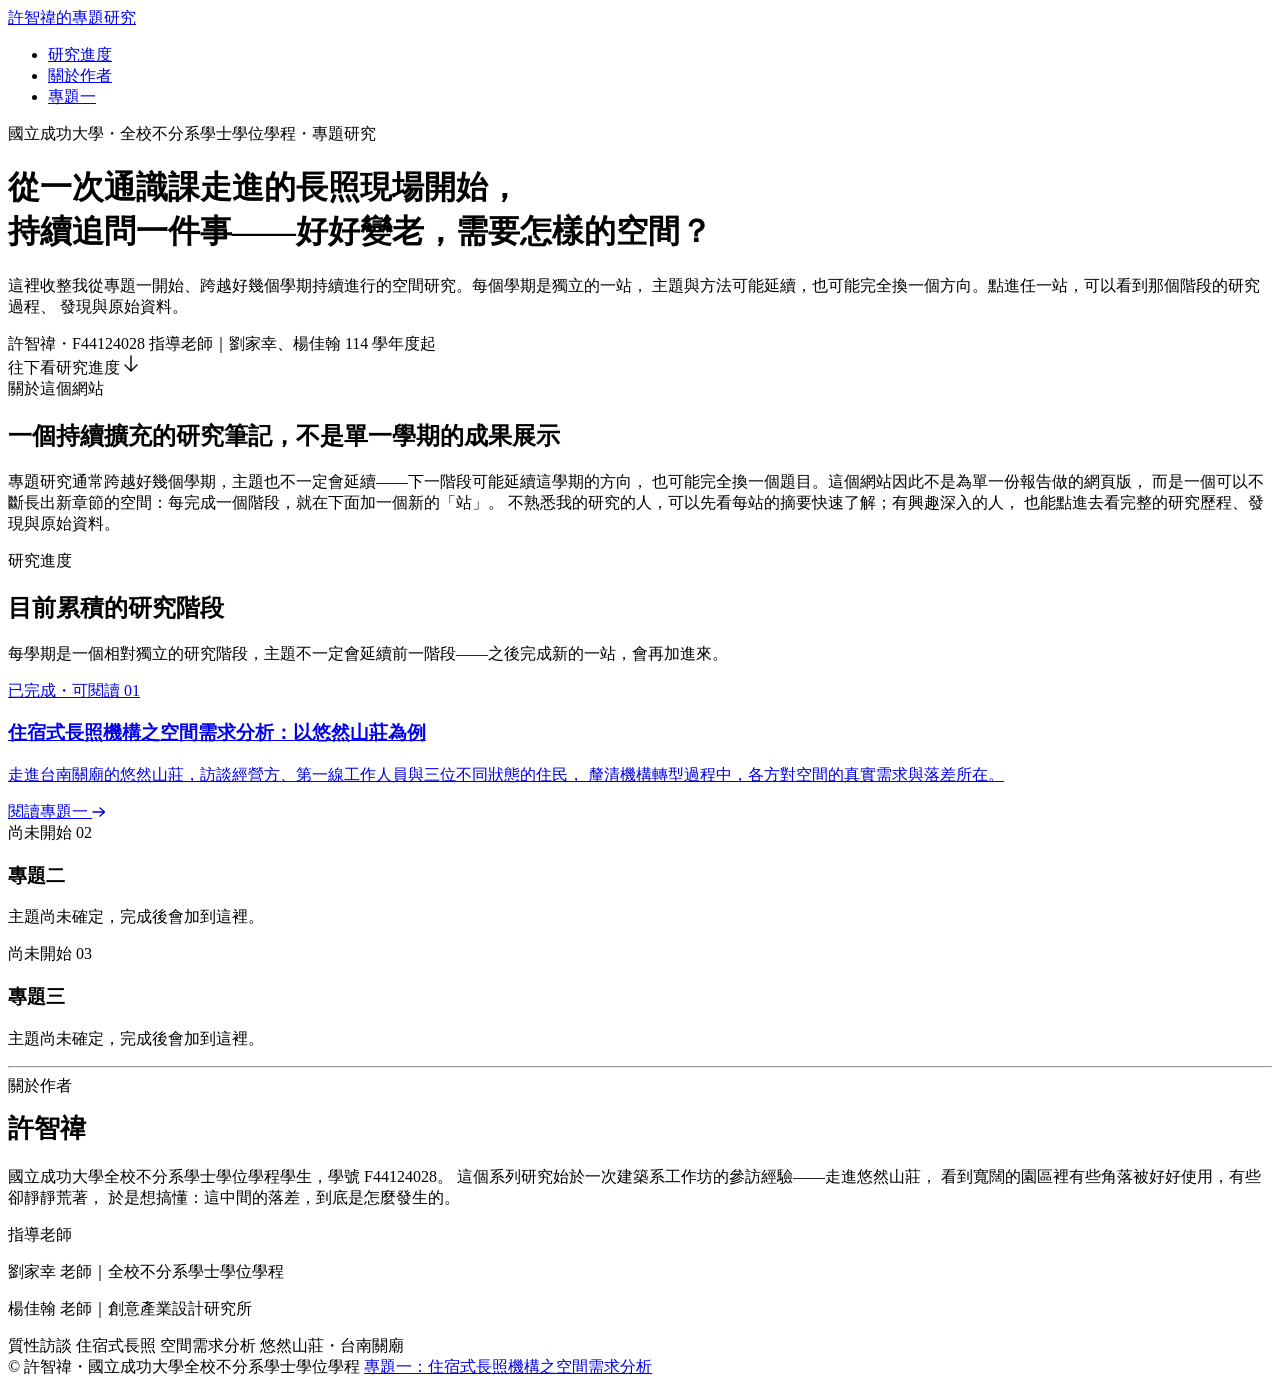
==== index.html @ c3c0188f "Add files via upload" ====
<!DOCTYPE html>
<html lang="zh-Hant">
<head>
<meta charset="UTF-8">
<meta name="viewport" content="width=device-width, initial-scale=1.0">
<title>好好變老，需要怎樣的空間？｜許智禕的專題研究</title>
<meta name="description" content="許智禕的不分系學士學位學程專題研究網站，記錄從專題一開始、持續進行的住宿式長照機構空間研究。">
<link rel="stylesheet" href="assets/css/style.css">
</head>
<body>

<nav class="site-nav">
  <div class="wrap">
    <a href="index.html" class="brand"><span class="mark"></span>許智禕的專題研究</a>
    <ul class="nav-links">
      <li><a href="#projects">研究進度</a></li>
      <li><a href="#about">關於作者</a></li>
      <li><a href="projects/project-1.html">專題一</a></li>
    </ul>
  </div>
</nav>

<header class="band-dark hero">
  <div class="wrap">
    <span class="eyebrow">國立成功大學・全校不分系學士學位學程・專題研究</span>
    <h1>從一次通識課走進的長照現場開始，<br>持續追問一件事——<span class="accent">好好變老，需要怎樣的空間？</span></h1>
    <p class="hero-sub">
      這裡收整我從專題一開始、跨越好幾個學期持續進行的空間研究。每個學期是獨立的一站，
      主題與方法可能延續，也可能完全換一個方向。點進任一站，可以看到那個階段的研究過程、
      發現與原始資料。
    </p>
    <div class="hero-meta">
      <span>許智禕・F44124028</span>
      <span>指導老師｜劉家幸、楊佳翰</span>
      <span>114 學年度起</span>
    </div>
    <div class="scroll-cue">
      <span>往下看研究進度</span>
      <svg width="14" height="18" viewBox="0 0 14 18" fill="none"><path d="M7 1v15M1 10l6 6 6-6" stroke="currentColor" stroke-width="1.4" stroke-linecap="round" stroke-linejoin="round"/></svg>
    </div>
  </div>
</header>

<section id="about-site">
  <div class="wrap">
    <div class="section-head reveal">
      <span class="eyebrow">關於這個網站</span>
      <h2>一個持續擴充的研究筆記，不是單一學期的成果展示</h2>
      <p>
        專題研究通常跨越好幾個學期，主題也不一定會延續——下一階段可能延續這學期的方向，
        也可能完全換一個題目。這個網站因此不是為單一份報告做的網頁版，
        而是一個可以不斷長出新章節的空間：每完成一個階段，就在下面加一個新的「站」。
        不熟悉我的研究的人，可以先看每站的摘要快速了解；有興趣深入的人，
        也能點進去看完整的研究歷程、發現與原始資料。
      </p>
    </div>
  </div>
</section>

<section id="projects">
  <div class="wrap">
    <div class="section-head reveal">
      <span class="eyebrow">研究進度</span>
      <h2>目前累積的研究階段</h2>
      <p>每學期是一個相對獨立的研究階段，主題不一定會延續前一階段——之後完成新的一站，會再加進來。</p>
    </div>

    <div class="card-grid reveal">
      <a class="proj-card is-live" href="projects/project-1.html">
        <span class="proj-status">已完成・可閱讀</span>
        <span class="proj-index">01</span>
        <h3>住宿式長照機構之空間需求分析：以悠然山莊為例</h3>
        <p>走進台南關廟的悠然山莊，訪談經營方、第一線工作人員與三位不同狀態的住民，
        釐清機構轉型過程中，各方對空間的真實需求與落差所在。</p>
        <span class="go">閱讀專題一
          <svg width="14" height="10" viewBox="0 0 14 10" fill="none"><path d="M1 5h11.5M8 1l4.5 4-4.5 4" stroke="currentColor" stroke-width="1.4" stroke-linecap="round" stroke-linejoin="round"/></svg>
        </span>
      </a>

      <div class="proj-card is-soon">
        <span class="proj-status">尚未開始</span>
        <span class="proj-index">02</span>
        <h3>專題二</h3>
        <p>主題尚未確定，完成後會加到這裡。</p>
      </div>

      <div class="proj-card is-soon">
        <span class="proj-status">尚未開始</span>
        <span class="proj-index">03</span>
        <h3>專題三</h3>
        <p>主題尚未確定，完成後會加到這裡。</p>
      </div>
    </div>
  </div>
</section>

<hr class="divider">

<section id="about">
  <div class="wrap two-col">
    <div class="reveal">
      <span class="eyebrow">關於作者</span>
      <h2 style="font-size:26px;margin-top:14px;">許智禕</h2>
      <p style="margin-top:16px;">
        國立成功大學全校不分系學士學位學程學生，學號 F44124028。
        這個系列研究始於一次建築系工作坊的參訪經驗——走進悠然山莊，
        看到寬闊的園區裡有些角落被好好使用，有些卻靜靜荒著，
        於是想搞懂：這中間的落差，到底是怎麼發生的。
      </p>
    </div>
    <div class="reveal">
      <span class="eyebrow">指導老師</span>
      <p style="margin-top:16px;">劉家幸 老師｜全校不分系學士學位學程</p>
      <p>楊佳翰 老師｜創意產業設計研究所</p>
      <div class="tag-row">
        <span class="tag">質性訪談</span>
        <span class="tag">住宿式長照</span>
        <span class="tag">空間需求分析</span>
        <span class="tag">悠然山莊・台南關廟</span>
      </div>
    </div>
  </div>
</section>

<footer class="site-footer band-dark">
  <div class="wrap">
    <span>© 許智禕・國立成功大學全校不分系學士學位學程</span>
    <span><a href="projects/project-1.html">專題一：住宿式長照機構之空間需求分析</a></span>
  </div>
</footer>

<script src="assets/js/main.js"></script>
</body>
</html>
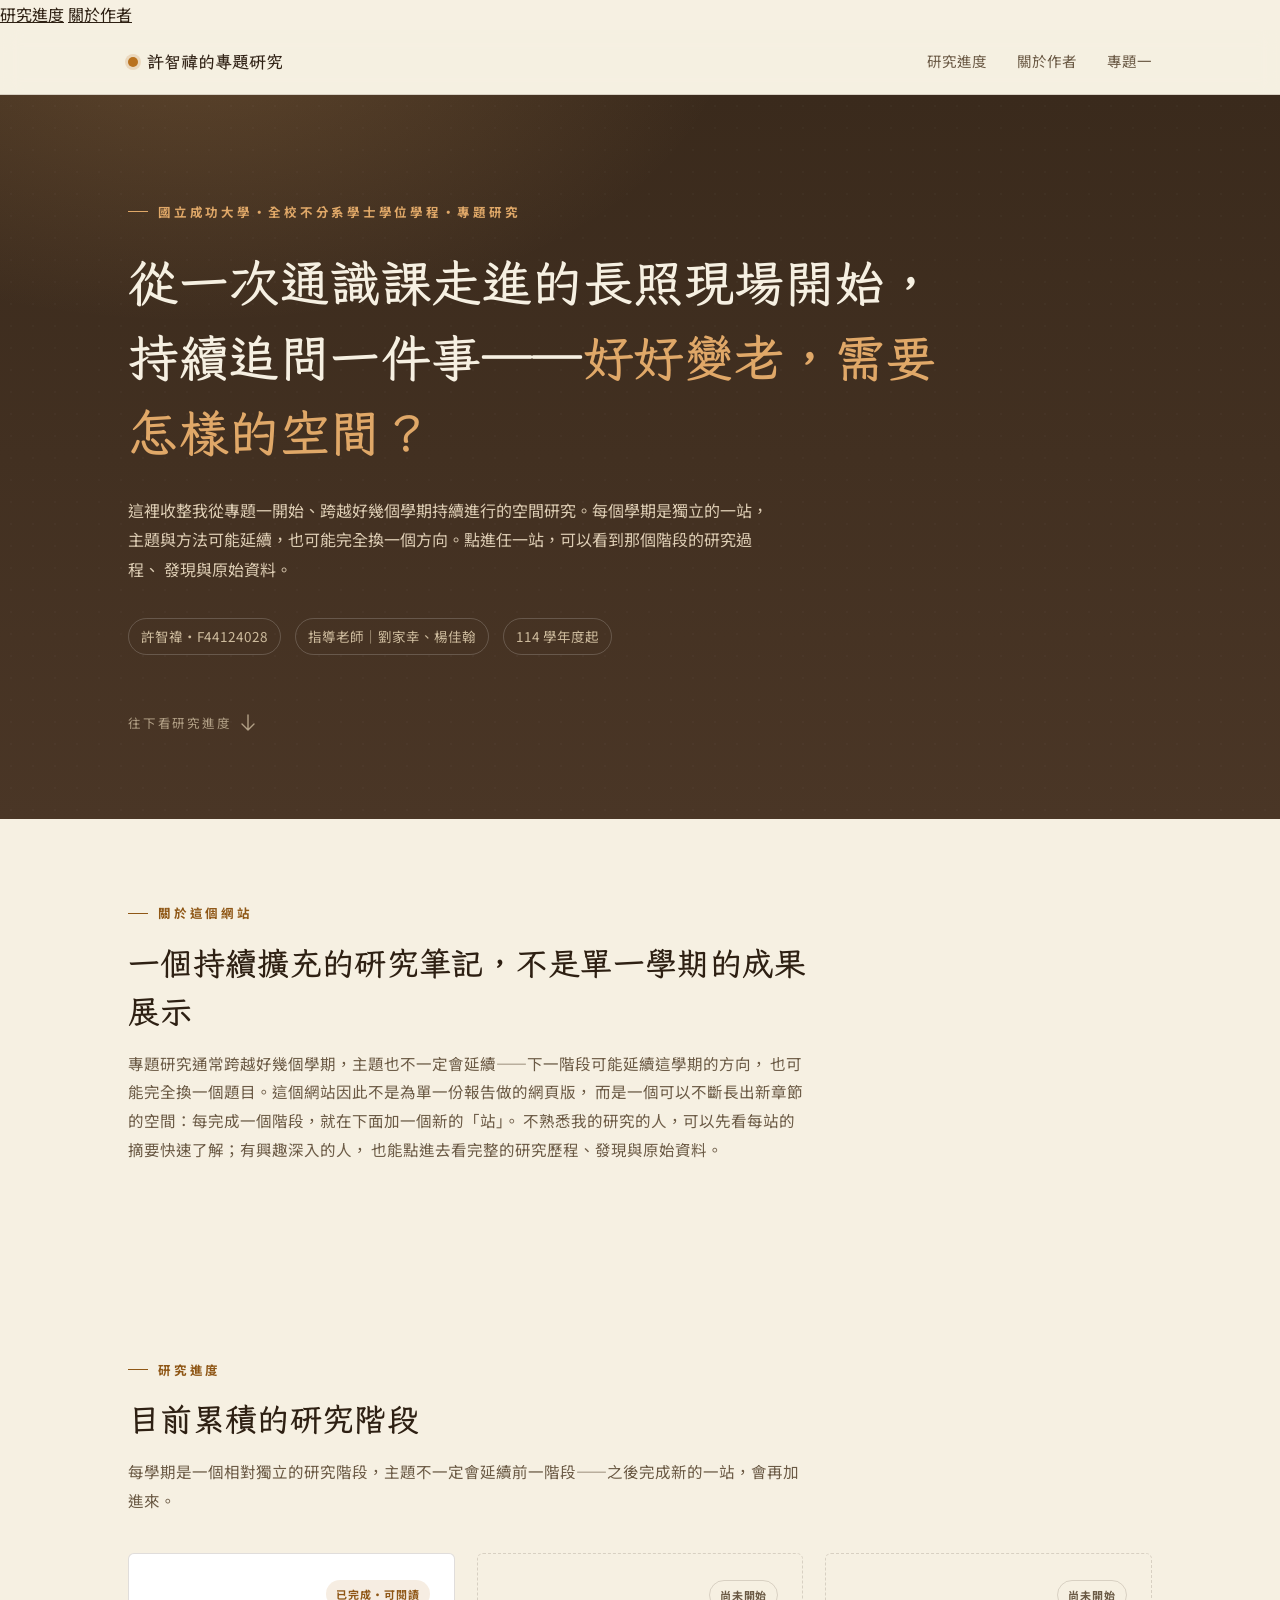
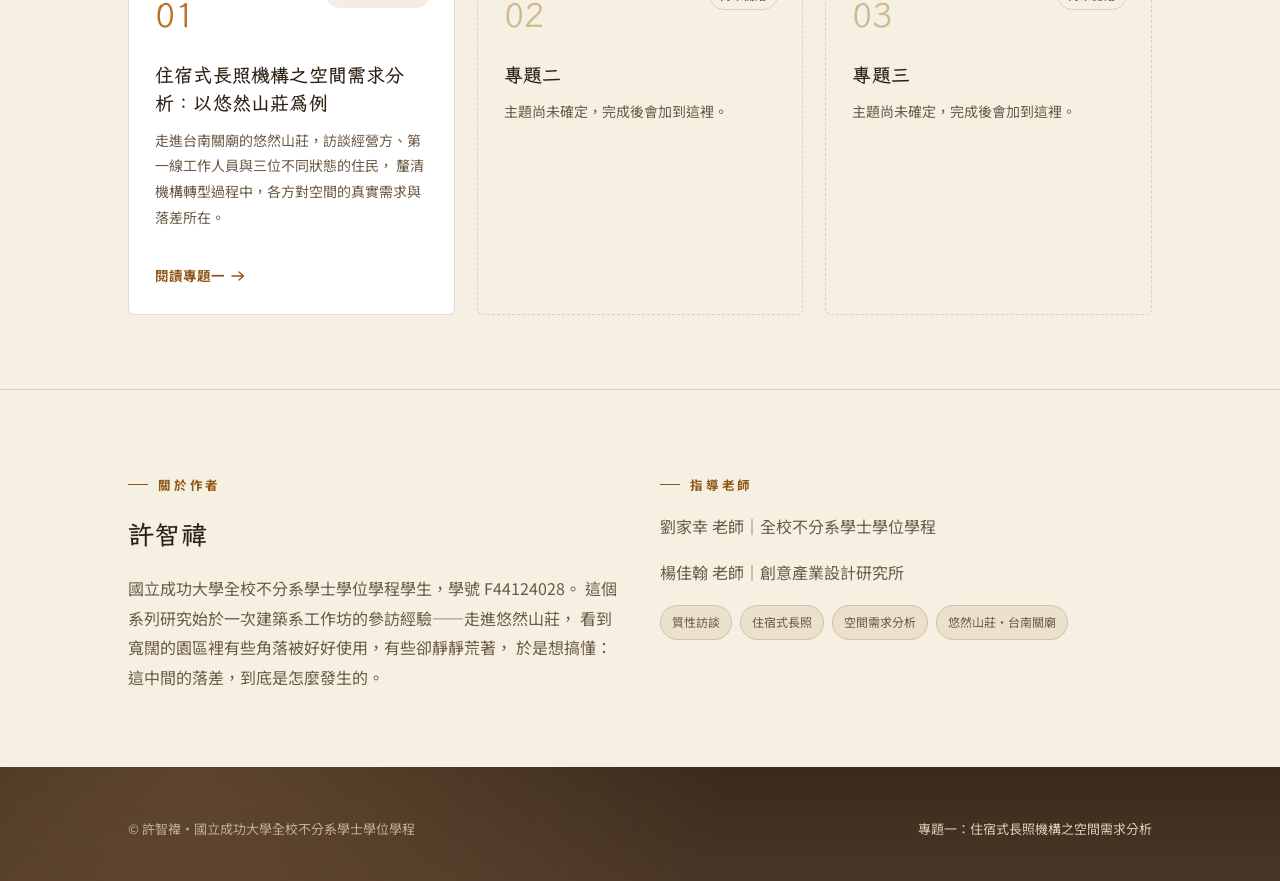
==== commit 0a06c8dd: "Add files via upload" ====
--- a/index.html
+++ b/index.html
@@ -8,6 +8,11 @@
 <link rel="stylesheet" href="assets/css/style.css">
 </head>
 <body>
+
+<nav class="side-nav" aria-label="頁內導覽">
+  <a href="#projects"><span class="tip">研究進度</span></a>
+  <a href="#about"><span class="tip">關於作者</span></a>
+</nav>
 
 <nav class="site-nav">
   <div class="wrap">
--- a/assets/css/style.css
+++ b/assets/css/style.css
@@ -0,0 +1,466 @@
+/* ==========================================================================
+   住宿式長照機構之空間需求分析 — 研究網站
+   Design tokens — warm brown / amber / clay palette
+   ========================================================================== */
+
+@import url('https://fonts.googleapis.com/css2?family=LXGW+WenKai+TC:wght@300;400;500;600;700&family=Noto+Sans+TC:wght@300;400;500;600;700;800&display=swap');
+
+:root{
+  /* colour: warm plaster, toasted coffee-brown, marigold accent, clay-roof rust */
+  --coffee-900:#3a2a1c;
+  --coffee-800:#4a3626;
+  --coffee-700:#5c4632;
+  --paper:#f6f0e2;
+  --paper-dim:#ece2cc;
+  --ink:#2e2013;
+  --ink-soft:#6b5a45;
+  --amber:#b9721f;
+  --amber-dark:#8f5716;
+  --clay:#a9552e;
+  --clay-soft:#e0a868;
+  --stone:#cdb98d;
+  --stone-line: rgba(46,32,19,0.15);
+  --paper-rgb: 246,240,226;
+
+  --font-display:'LXGW WenKai TC', 'Noto Sans TC', serif;
+  --font-body:'Noto Sans TC', -apple-system, sans-serif;
+
+  --maxw: 1080px;
+}
+
+*,*::before,*::after{ box-sizing:border-box; }
+html{ scroll-behavior:smooth; }
+body{
+  margin:0;
+  background:var(--paper);
+  color:var(--ink);
+  font-family:var(--font-body);
+  line-height:1.85;
+  -webkit-font-smoothing:antialiased;
+  font-size:16px;
+}
+img{ max-width:100%; display:block; }
+a{ color:inherit; }
+
+::selection{ background:var(--amber); color:var(--paper); }
+
+@media (prefers-reduced-motion: reduce){
+  *{ animation-duration:0.01ms !important; animation-iteration-count:1 !important; transition-duration:0.01ms !important; scroll-behavior:auto !important; }
+}
+
+a:focus-visible, button:focus-visible{
+  outline:2px solid var(--amber);
+  outline-offset:3px;
+  border-radius:2px;
+}
+
+.wrap{
+  max-width:var(--maxw);
+  margin:0 auto;
+  padding:0 28px;
+}
+
+.eyebrow{
+  font-family:var(--font-body);
+  font-size:12.5px;
+  letter-spacing:0.22em;
+  text-transform:uppercase;
+  color:var(--amber-dark);
+  font-weight:700;
+  display:inline-flex;
+  align-items:center;
+  gap:10px;
+}
+.eyebrow::before{
+  content:"";
+  width:20px; height:1px;
+  background:var(--amber-dark);
+  display:inline-block;
+}
+
+h1,h2,h3,h4{
+  font-family:var(--font-display);
+  font-weight:600;
+  margin:0;
+  color:var(--ink);
+  letter-spacing:0.01em;
+}
+
+p{ margin:0 0 1em; color:var(--ink-soft); }
+p:last-child{ margin-bottom:0; }
+
+/* ---------------------------- nav ---------------------------- */
+.site-nav{
+  position:sticky; top:0; z-index:40;
+  background:rgba(var(--paper-rgb),0.9);
+  backdrop-filter:blur(10px);
+  border-bottom:1px solid var(--stone-line);
+}
+.site-nav .wrap{
+  display:flex; align-items:center; justify-content:space-between;
+  height:64px;
+}
+.brand{
+  font-family:var(--font-display);
+  font-weight:600;
+  font-size:17px;
+  text-decoration:none;
+  display:flex; align-items:center; gap:9px;
+  color:var(--ink);
+}
+.brand .mark{
+  width:10px;height:10px;border-radius:50%;
+  background:var(--amber);
+  box-shadow:0 0 0 3px rgba(185,114,31,0.18);
+  flex:none;
+}
+.nav-links{ display:flex; gap:30px; list-style:none; margin:0; padding:0; font-size:14.5px; }
+.nav-links a{ text-decoration:none; color:var(--ink-soft); padding:6px 0; border-bottom:1px solid transparent; transition:border-color .2s, color .2s; }
+.nav-links a:hover{ color:var(--amber-dark); border-color:var(--amber); }
+@media (max-width:640px){
+  .nav-links{ display:none; }
+  .brand{ font-size:15px; }
+}
+
+/* ---------------------------- hero / dark bands ---------------------------- */
+.band-dark{
+  background:
+    radial-gradient(ellipse 900px 500px at 15% -10%, rgba(224,168,104,0.22), transparent 60%),
+    linear-gradient(180deg, var(--coffee-900), var(--coffee-800));
+  color:var(--paper);
+  position:relative;
+  overflow:hidden;
+}
+.band-dark::after{
+  content:"";
+  position:absolute; inset:0;
+  background-image:
+    radial-gradient(rgba(255,255,255,0.045) 1px, transparent 1px);
+  background-size:22px 22px;
+  opacity:.5;
+  pointer-events:none;
+}
+.band-dark h1, .band-dark h2, .band-dark h3{ color:var(--paper); }
+.band-dark p{ color:#ddcdb4; }
+.band-dark .eyebrow{ color:var(--clay-soft); }
+.band-dark .eyebrow::before{ background:var(--clay-soft); }
+
+.hero{
+  padding:96px 0 84px;
+}
+.hero .wrap{ position:relative; z-index:1; }
+.hero h1{
+  font-size:clamp(30px, 4.4vw, 50px);
+  line-height:1.5;
+  margin:22px 0 26px;
+  max-width:16.5em;
+}
+.hero h1 .accent{ color:var(--clay-soft); }
+.hero-sub{
+  color:#ddcdb4;
+  font-size:16px;
+  max-width:640px;
+  margin:0 0 34px;
+}
+.hero-meta{
+  display:flex; flex-wrap:wrap; gap:10px 14px;
+  font-size:13.5px; color:#cdbb9d;
+}
+.hero-meta span{
+  padding:5px 12px;
+  border:1px solid rgba(255,255,255,0.18);
+  border-radius:999px;
+}
+.scroll-cue{
+  margin-top:56px;
+  display:flex; align-items:center; gap:10px;
+  color:#b2a086; font-size:12.5px; letter-spacing:.14em;
+}
+.scroll-cue svg{ animation:bob 2.2s ease-in-out infinite; }
+@keyframes bob{ 0%,100%{ transform:translateY(0);} 50%{ transform:translateY(5px);} }
+
+/* ---------------------------- sections ---------------------------- */
+section{ padding:74px 0; }
+.section-head{ margin-bottom:38px; max-width:680px; }
+.section-head h2{ font-size:clamp(24px,3vw,32px); margin-top:14px; line-height:1.5;}
+.section-head p{ margin-top:14px; font-size:15.5px; }
+
+.divider{
+  border:none; border-top:1px solid var(--stone-line);
+  margin:0;
+}
+
+/* ---------------------------- path / node motif (used within a single project's timeline) ---------------------------- */
+.path-rail{
+  position:relative;
+  padding-left:34px;
+}
+.path-rail::before{
+  content:"";
+  position:absolute; left:5px; top:8px; bottom:8px; width:1px;
+  background-image:linear-gradient(var(--stone) 55%, transparent 0%);
+  background-size:1px 10px;
+  background-repeat:repeat-y;
+}
+.path-node{
+  position:relative;
+  padding-bottom:44px;
+}
+.path-node:last-child{ padding-bottom:0; }
+.path-node::before{
+  content:"";
+  position:absolute; left:-34px; top:4px;
+  width:11px; height:11px; border-radius:50%;
+  background:var(--paper);
+  border:2px solid var(--amber);
+}
+.path-node.node-clay::before{ border-color:var(--clay); }
+.path-node .node-tag{
+  font-size:12px; letter-spacing:.1em; text-transform:uppercase;
+  color:var(--amber-dark); font-weight:700; margin-bottom:6px; display:block;
+}
+.path-node h4{ font-size:18px; margin-bottom:8px; }
+.path-node p{ font-size:14.8px; max-width:620px; }
+
+/* ---------------------------- cards ---------------------------- */
+.card-grid{
+  display:grid; gap:22px;
+  grid-template-columns:repeat(3,1fr);
+}
+@media (max-width:860px){ .card-grid{ grid-template-columns:1fr; } }
+
+.proj-card{
+  background:#fff;
+  border:1px solid var(--stone-line);
+  border-radius:6px;
+  padding:30px 26px 26px;
+  text-decoration:none;
+  color:var(--ink);
+  display:flex; flex-direction:column;
+  position:relative;
+  transition:transform .25s ease, box-shadow .25s ease, border-color .25s ease;
+}
+.proj-card.is-live:hover{
+  transform:translateY(-4px);
+  box-shadow:0 18px 34px -20px rgba(58,42,28,0.35);
+  border-color:var(--amber);
+}
+.proj-card.is-soon{
+  background:transparent;
+  border-style:dashed;
+  color:var(--ink-soft);
+}
+.proj-index{
+  font-family:var(--font-display);
+  font-size:34px;
+  color:var(--stone);
+  margin-bottom:14px;
+}
+.proj-card.is-live .proj-index{ color:var(--amber); }
+.proj-status{
+  position:absolute; top:26px; right:24px;
+  font-size:11px; letter-spacing:.08em; text-transform:uppercase;
+  padding:4px 10px; border-radius:999px;
+  background:rgba(185,114,31,0.13); color:var(--amber-dark); font-weight:700;
+}
+.proj-card.is-soon .proj-status{ background:transparent; border:1px solid var(--stone-line); color:var(--ink-soft); }
+.proj-card h3{ font-size:19px; line-height:1.5; margin-bottom:10px; }
+.proj-card p{ font-size:14px; flex:1; }
+.proj-card .go{
+  margin-top:18px; font-size:13.5px; font-weight:700; color:var(--amber-dark);
+  display:flex; align-items:center; gap:6px;
+}
+.proj-card.is-live:hover .go{ gap:10px; }
+.proj-card .go svg{ transition:transform .25s; }
+.proj-card.is-live:hover .go svg{ transform:translateX(3px); }
+
+/* ---------------------------- stat pills ---------------------------- */
+.stat-row{
+  display:grid; grid-template-columns:repeat(3,1fr); gap:18px;
+  margin:34px 0 6px;
+}
+@media (max-width:720px){ .stat-row{ grid-template-columns:1fr; } }
+.stat{
+  border-left:2px solid var(--clay);
+  padding:4px 0 4px 16px;
+}
+.stat .num{ font-family:var(--font-display); font-size:28px; color:var(--coffee-800); display:block; }
+.stat .lbl{ font-size:13px; color:var(--ink-soft); }
+
+/* ---------------------------- pull quote ---------------------------- */
+.pull{
+  font-family:var(--font-display);
+  font-size:20px;
+  line-height:1.9;
+  color:var(--coffee-800);
+  border-left:3px solid var(--amber);
+  padding:4px 0 4px 24px;
+  margin:30px 0;
+}
+
+/* ---------------------------- callout ---------------------------- */
+.callout{
+  background:var(--paper-dim);
+  border:1px solid var(--stone-line);
+  border-radius:6px;
+  padding:26px 28px;
+}
+
+/* ---------------------------- image blocks ---------------------------- */
+.figure{ margin:0; }
+.figure img{ border-radius:5px; border:1px solid var(--stone-line); }
+.figure figcaption{ font-size:12.5px; color:var(--ink-soft); margin-top:8px; }
+
+.site-gallery{
+  display:grid; grid-template-columns:1.5fr 1fr 1fr; gap:14px;
+  margin:30px 0;
+}
+@media (max-width:720px){ .site-gallery{ grid-template-columns:1fr 1fr; } }
+.site-gallery .tall{ grid-row:span 2; }
+
+/* ---------------------------- upload placeholder slots ---------------------------- */
+.upload-slot{
+  position:relative;
+  border-radius:5px;
+  overflow:hidden;
+  background:
+    repeating-linear-gradient(135deg, rgba(46,32,19,0.045) 0 12px, transparent 12px 24px),
+    var(--paper-dim);
+  border:1px dashed var(--stone);
+  min-height:180px;
+  aspect-ratio:4/3;
+}
+.upload-slot.wide{ aspect-ratio:16/7; }
+.upload-slot img{
+  width:100%; height:100%; object-fit:cover; display:none;
+}
+.upload-slot.has-image{ border-style:solid; background:none; }
+.upload-slot.has-image img{ display:block; }
+.upload-slot.has-image .upload-placeholder{ display:none; }
+.upload-placeholder{
+  display:flex; flex-direction:column; align-items:center; justify-content:center; gap:8px;
+  padding:20px; text-align:center; height:100%; color:var(--ink-soft);
+}
+.upload-placeholder svg{ opacity:.6; }
+.up-title{ font-size:13.5px; font-weight:700; color:var(--amber-dark); }
+.up-path{ font-size:11.5px; font-family:monospace; color:var(--ink-soft); background:rgba(46,32,19,0.06); padding:2px 8px; border-radius:4px; }
+
+/* ---------------------------- compare table ---------------------------- */
+.compare{
+  display:grid; grid-template-columns:1fr 1fr; gap:1px;
+  background:var(--stone-line);
+  border:1px solid var(--stone-line);
+  border-radius:6px;
+  overflow:hidden;
+  margin:26px 0;
+}
+@media (max-width:720px){ .compare{ grid-template-columns:1fr; } }
+.compare > div{ background:#fff; padding:24px 24px; }
+.compare h4{
+  font-size:13px; letter-spacing:.08em; text-transform:uppercase;
+  color:var(--ink-soft); font-weight:700; margin-bottom:14px;
+}
+.compare .planned h4{ color:var(--clay); }
+.compare .actual h4{ color:var(--amber-dark); }
+.compare ul{ margin:0; padding-left:18px; font-size:14.5px; color:var(--ink-soft); }
+.compare li{ margin-bottom:10px; }
+.compare li:last-child{ margin-bottom:0; }
+
+/* ---------------------------- finding cards ---------------------------- */
+.finding{
+  border-top:1px solid var(--stone-line);
+  padding:30px 0;
+  display:grid; grid-template-columns:64px 1fr; gap:22px;
+}
+.finding:first-of-type{ border-top:none; padding-top:0; }
+.finding .fnum{
+  font-family:var(--font-display); font-size:30px; color:var(--stone);
+}
+.finding h3{ font-size:19px; margin-bottom:10px; }
+.finding p{ font-size:15px; }
+@media (max-width:600px){ .finding{ grid-template-columns:1fr; } .finding .fnum{ display:none; } }
+
+/* ---------------------------- reflection ---------------------------- */
+.reflect-grid{ display:grid; grid-template-columns:1fr 1fr; gap:28px; }
+@media (max-width:760px){ .reflect-grid{ grid-template-columns:1fr; } }
+.reflect-card{ padding:0; }
+.reflect-card h4{ font-size:15.5px; color:var(--amber-dark); margin-bottom:10px; }
+.reflect-card p{ font-size:14.8px; }
+
+/* ---------------------------- video placeholder ---------------------------- */
+.video-slot{
+  aspect-ratio:16/9;
+  background:
+    repeating-linear-gradient(135deg, rgba(46,32,19,0.05) 0 12px, transparent 12px 24px),
+    var(--paper-dim);
+  border:1px dashed var(--stone);
+  border-radius:6px;
+  display:flex; align-items:center; justify-content:center;
+  flex-direction:column; gap:10px;
+  color:var(--ink-soft);
+  text-align:center;
+  padding:20px;
+}
+.video-slot svg{ opacity:.55; }
+.video-slot .vt{ font-size:14px; font-weight:600; }
+.video-slot .vs{ font-size:12.5px; max-width:280px; }
+
+/* ---------------------------- downloads ---------------------------- */
+.dl-row{ display:flex; flex-wrap:wrap; gap:14px; margin-top:22px; }
+.dl-btn{
+  display:inline-flex; align-items:center; gap:10px;
+  background:var(--coffee-900); color:var(--paper);
+  padding:13px 20px; border-radius:5px;
+  text-decoration:none; font-size:14.5px; font-weight:600;
+  transition:background .2s;
+}
+.dl-btn:hover{ background:var(--amber-dark); }
+.dl-btn.ghost{
+  background:transparent; color:var(--ink); border:1px solid var(--stone-line);
+}
+.dl-btn.ghost:hover{ border-color:var(--amber); color:var(--amber-dark); background:transparent; }
+.dl-note{ font-size:12.5px; color:var(--ink-soft); margin-top:14px; max-width:560px; }
+
+/* ---------------------------- upload guide box ---------------------------- */
+.guide-box{
+  background:var(--paper-dim);
+  border:1px solid var(--stone-line);
+  border-radius:6px;
+  padding:22px 24px;
+  margin-top:28px;
+}
+.guide-box h4{ font-size:14px; color:var(--amber-dark); margin-bottom:10px; }
+.guide-box table{ width:100%; border-collapse:collapse; font-size:13px; }
+.guide-box td{ padding:6px 8px 6px 0; color:var(--ink-soft); vertical-align:top; border-top:1px solid var(--stone-line); }
+.guide-box tr:first-child td{ border-top:none; }
+.guide-box code{ font-family:monospace; background:rgba(46,32,19,0.06); padding:2px 6px; border-radius:4px; color:var(--ink); }
+
+/* ---------------------------- footer ---------------------------- */
+footer.site-footer{
+  padding:50px 0 40px;
+  font-size:13px; color:#c2b195;
+}
+footer.site-footer .wrap{ display:flex; justify-content:space-between; flex-wrap:wrap; gap:14px; }
+footer.site-footer a{ color:#ddcdb4; text-decoration:none; }
+footer.site-footer a:hover{ text-decoration:underline; }
+
+/* ---------------------------- breadcrumb ---------------------------- */
+.crumb{
+  font-size:13px; color:#cdbb9d; margin-bottom:18px;
+  display:flex; align-items:center; gap:8px;
+}
+.crumb a{ text-decoration:none; color:#ddcdb4; }
+.crumb a:hover{ text-decoration:underline; }
+
+/* ---------------------------- reveal on scroll ---------------------------- */
+.reveal{ opacity:0; transform:translateY(16px); transition:opacity .7s ease, transform .7s ease; }
+.reveal.in{ opacity:1; transform:none; }
+
+/* ---------------------------- misc ---------------------------- */
+.tag-row{ display:flex; flex-wrap:wrap; gap:8px; margin-top:18px; }
+.tag{
+  font-size:12px; padding:5px 11px; border-radius:999px;
+  background:var(--paper-dim); color:var(--ink-soft); border:1px solid var(--stone-line);
+}
+.two-col{ display:grid; grid-template-columns:1fr 1fr; gap:40px; }
+@media (max-width:760px){ .two-col{ grid-template-columns:1fr; } }
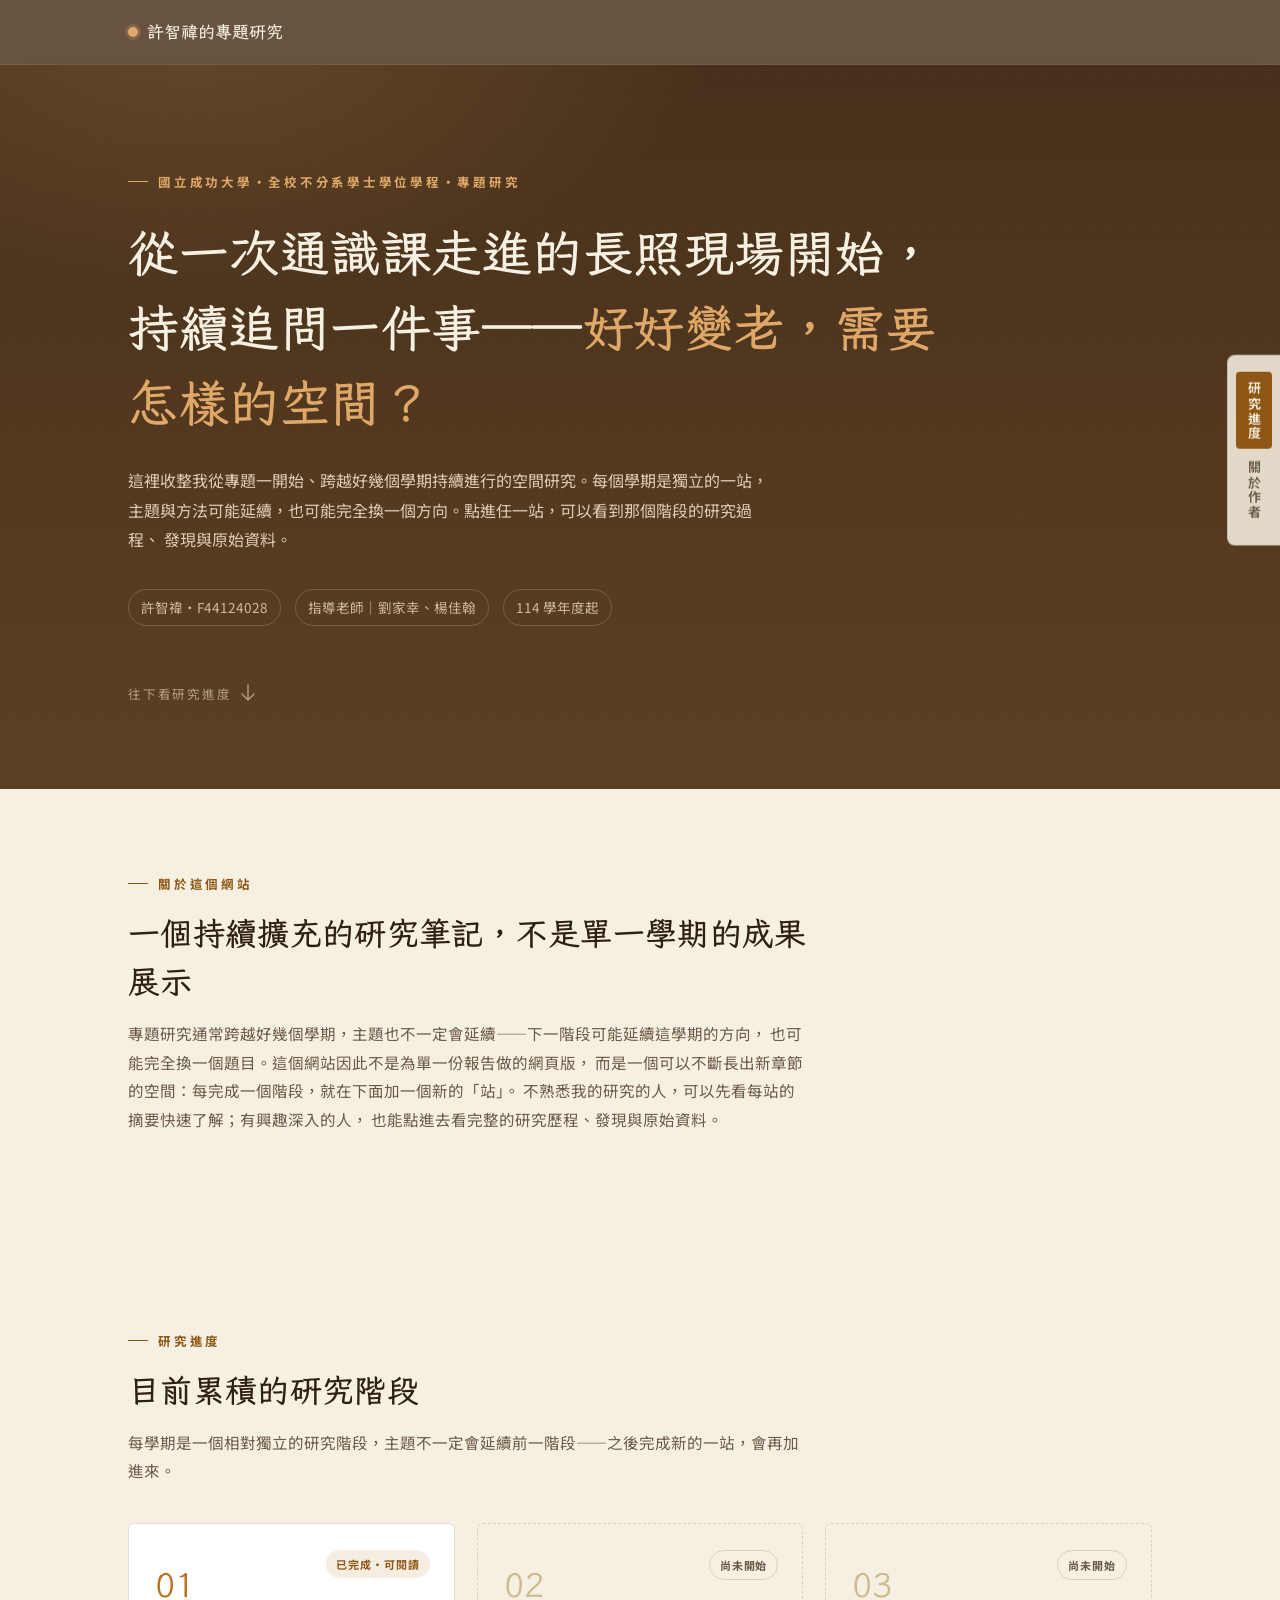
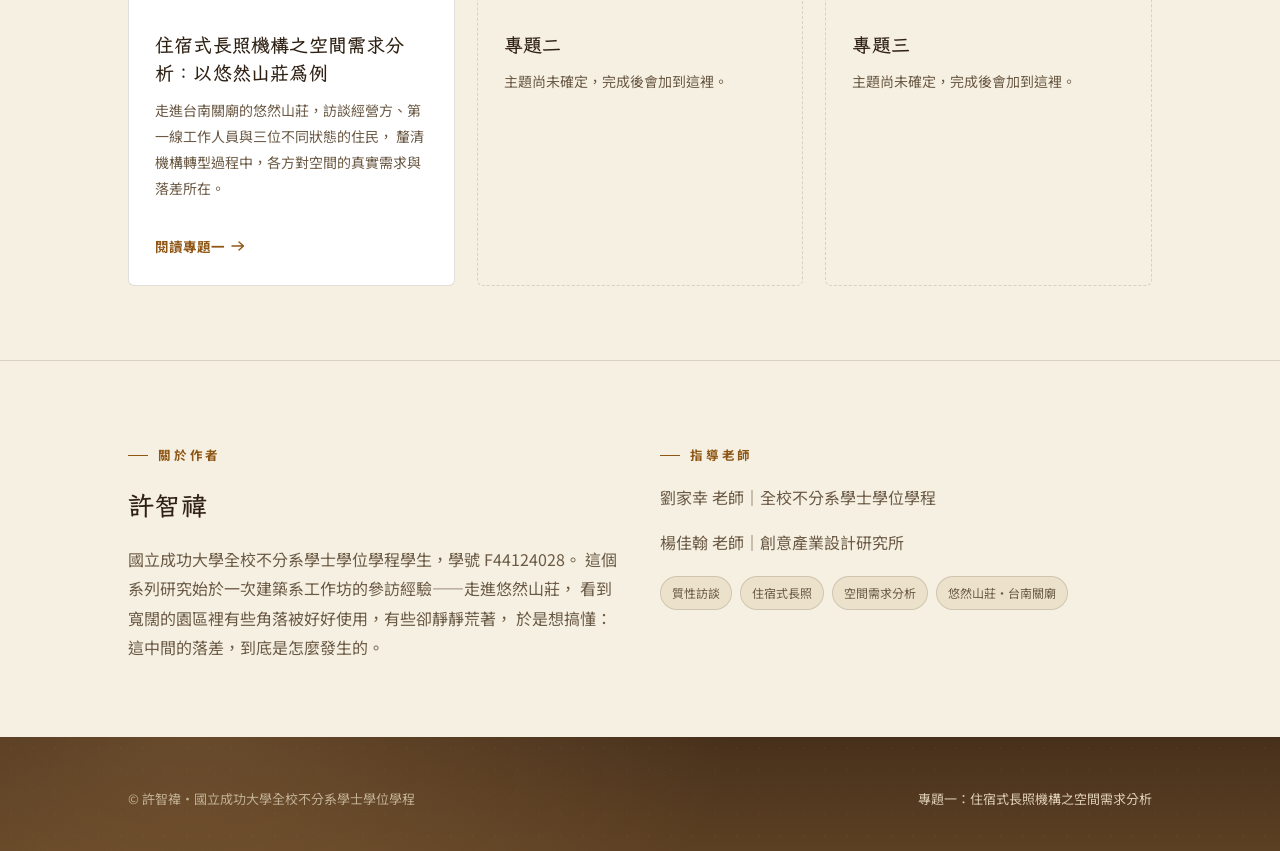
==== commit 4116c12d: "Add files via upload" ====
--- a/index.html
+++ b/index.html
@@ -10,18 +10,13 @@
 <body>
 
 <nav class="side-nav" aria-label="頁內導覽">
-  <a href="#projects"><span class="tip">研究進度</span></a>
-  <a href="#about"><span class="tip">關於作者</span></a>
+  <a href="#projects">研究進度</a>
+  <a href="#about">關於作者</a>
 </nav>
 
 <nav class="site-nav">
   <div class="wrap">
     <a href="index.html" class="brand"><span class="mark"></span>許智禕的專題研究</a>
-    <ul class="nav-links">
-      <li><a href="#projects">研究進度</a></li>
-      <li><a href="#about">關於作者</a></li>
-      <li><a href="projects/project-1.html">專題一</a></li>
-    </ul>
   </div>
 </nav>
 
--- a/assets/css/style.css
+++ b/assets/css/style.css
@@ -7,9 +7,9 @@
 
 :root{
   /* colour: warm plaster, toasted coffee-brown, marigold accent, clay-roof rust */
-  --coffee-900:#3a2a1c;
-  --coffee-800:#4a3626;
-  --coffee-700:#5c4632;
+  --coffee-900:#47301b;
+  --coffee-800:#5c4023;
+  --coffee-700:#6e4e2b;
   --paper:#f6f0e2;
   --paper-dim:#ece2cc;
   --ink:#2e2013;
@@ -92,9 +92,9 @@
 /* ---------------------------- nav ---------------------------- */
 .site-nav{
   position:sticky; top:0; z-index:40;
-  background:rgba(var(--paper-rgb),0.9);
+  background:rgba(71,48,27,0.82);
   backdrop-filter:blur(10px);
-  border-bottom:1px solid var(--stone-line);
+  border-bottom:1px solid rgba(255,255,255,0.08);
 }
 .site-nav .wrap{
   display:flex; align-items:center; justify-content:space-between;
@@ -106,21 +106,56 @@
   font-size:17px;
   text-decoration:none;
   display:flex; align-items:center; gap:9px;
-  color:var(--ink);
+  color:var(--paper);
 }
 .brand .mark{
   width:10px;height:10px;border-radius:50%;
-  background:var(--amber);
-  box-shadow:0 0 0 3px rgba(185,114,31,0.18);
+  background:var(--clay-soft);
+  box-shadow:0 0 0 3px rgba(224,168,104,0.22);
   flex:none;
 }
-.nav-links{ display:flex; gap:30px; list-style:none; margin:0; padding:0; font-size:14.5px; }
-.nav-links a{ text-decoration:none; color:var(--ink-soft); padding:6px 0; border-bottom:1px solid transparent; transition:border-color .2s, color .2s; }
-.nav-links a:hover{ color:var(--amber-dark); border-color:var(--amber); }
 @media (max-width:640px){
-  .nav-links{ display:none; }
   .brand{ font-size:15px; }
 }
+
+/* ---------------------------- side scroll-spy nav (vertical text rail) ---------------------------- */
+.side-nav{
+  position:fixed; right:0; top:50%; transform:translateY(-50%);
+  display:block;
+  z-index:45;
+  max-height:86vh; overflow-y:auto;
+  padding:16px 8px;
+  background:rgba(var(--paper-rgb),0.88);
+  backdrop-filter:blur(8px);
+  border:1px solid var(--stone-line);
+  border-right:none;
+  border-radius:8px 0 0 8px;
+  scrollbar-width:none;
+}
+.side-nav::-webkit-scrollbar{ display:none; }
+.side-nav a{
+  writing-mode:vertical-rl;
+  text-orientation:mixed;
+  text-decoration:none;
+  font-size:13px;
+  font-weight:600;
+  letter-spacing:0.14em;
+  color:var(--ink-soft);
+  padding:9px 6px;
+  margin:0 auto 2px;
+  border-radius:4px;
+  white-space:nowrap;
+  display:block;
+  width:fit-content;
+  transition:color .2s ease, background .2s ease;
+}
+.side-nav a:last-child{ margin-bottom:0; }
+.side-nav a:hover{ color:var(--amber-dark); }
+.side-nav a.active{
+  color:var(--paper);
+  background:var(--amber-dark);
+}
+@media (max-width:900px){ .side-nav{ display:none; } }
 
 /* ---------------------------- hero / dark bands ---------------------------- */
 .band-dark{
@@ -149,6 +184,13 @@
   padding:96px 0 84px;
 }
 .hero .wrap{ position:relative; z-index:1; }
+.hero-grid{
+  display:grid; grid-template-columns:1.3fr 1fr; gap:44px; align-items:center;
+}
+@media (max-width:860px){
+  .hero-grid{ grid-template-columns:1fr; }
+  .hero-image{ order:2; max-width:320px; }
+}
 .hero h1{
   font-size:clamp(30px, 4.4vw, 50px);
   line-height:1.5;
@@ -220,7 +262,10 @@
   color:var(--amber-dark); font-weight:700; margin-bottom:6px; display:block;
 }
 .path-node h4{ font-size:18px; margin-bottom:8px; }
-.path-node p{ font-size:14.8px; max-width:620px; }
+.path-node p{ font-size:14.8px; }
+
+.timeline-photo{ margin-top:48px; padding-left:34px; display:flex; flex-direction:column; align-items:flex-start; }
+@media (max-width:600px){ .timeline-photo{ padding-left:0; } }
 
 /* ---------------------------- cards ---------------------------- */
 .card-grid{
@@ -312,11 +357,28 @@
 .figure figcaption{ font-size:12.5px; color:var(--ink-soft); margin-top:8px; }
 
 .site-gallery{
-  display:grid; grid-template-columns:1.5fr 1fr 1fr; gap:14px;
+  display:grid; grid-template-columns:1fr 1fr; gap:14px;
   margin:30px 0;
 }
-@media (max-width:720px){ .site-gallery{ grid-template-columns:1fr 1fr; } }
-.site-gallery .tall{ grid-row:span 2; }
+@media (max-width:720px){ .site-gallery{ grid-template-columns:1fr; } }
+.gallery-item{ display:flex; flex-direction:column; gap:9px; }
+.gallery-item.wide{ grid-column:1 / -1; }
+.gallery-caption{
+  font-size:13px; font-weight:600; color:var(--ink-soft); margin:0;
+}
+
+/* ---------------------------- people grid (interview subjects) ---------------------------- */
+.people-grid{
+  display:grid; grid-template-columns:repeat(3,1fr); gap:16px;
+  margin-top:26px;
+}
+@media (max-width:760px){ .people-grid{ grid-template-columns:1fr; } }
+.people-card{
+  background:#fff; border:1px solid var(--stone-line); border-radius:6px;
+  padding:20px 22px;
+}
+.people-card h4{ font-size:15.5px; margin-bottom:8px; color:var(--coffee-800); }
+.people-card p{ font-size:13.5px; margin:0; }
 
 /* ---------------------------- upload placeholder slots ---------------------------- */
 .upload-slot{
@@ -344,6 +406,52 @@
 .upload-placeholder svg{ opacity:.6; }
 .up-title{ font-size:13.5px; font-weight:700; color:var(--amber-dark); }
 .up-path{ font-size:11.5px; font-family:monospace; color:var(--ink-soft); background:rgba(46,32,19,0.06); padding:2px 8px; border-radius:4px; }
+
+/* ---------------------------- poster thumbnail + lightbox ---------------------------- */
+.poster-frame{
+  position:relative;
+  max-width:340px; margin:0 auto;
+  cursor:zoom-in;
+}
+.poster-frame .upload-slot{ aspect-ratio:210/297; }
+.poster-hint{
+  position:absolute; bottom:12px; right:12px;
+  display:flex; align-items:center; gap:5px;
+  background:rgba(71,48,27,0.82); color:var(--paper);
+  font-size:11px; font-weight:600; padding:5px 10px; border-radius:999px;
+  pointer-events:none;
+}
+.lightbox{
+  position:fixed; inset:0; z-index:100;
+  background:rgba(20,14,8,0.9);
+  display:none; align-items:center; justify-content:center;
+  padding:50px; cursor:zoom-out;
+  overflow:auto;
+}
+.lightbox.open{ display:flex; }
+.lightbox img{
+  max-width:100%; max-height:100%; object-fit:contain;
+  border-radius:4px; box-shadow:0 24px 70px rgba(0,0,0,0.55);
+  cursor:zoom-in;
+  transition:max-width .25s ease, max-height .25s ease;
+}
+.lightbox img.zoomed{
+  max-width:none; max-height:none;
+  width:auto; height:auto;
+  cursor:zoom-out;
+  box-shadow:none;
+}
+.lightbox-hint{
+  position:absolute; bottom:20px; left:50%; transform:translateX(-50%);
+  color:#d8c6ac; font-size:12px; background:rgba(71,48,27,0.7);
+  padding:6px 14px; border-radius:999px; pointer-events:none;
+}
+.lightbox-close{
+  position:absolute; top:20px; right:26px;
+  background:none; border:none; color:var(--paper);
+  font-size:32px; line-height:1; cursor:pointer; opacity:.85;
+}
+.lightbox-close:hover{ opacity:1; }
 
 /* ---------------------------- compare table ---------------------------- */
 .compare{
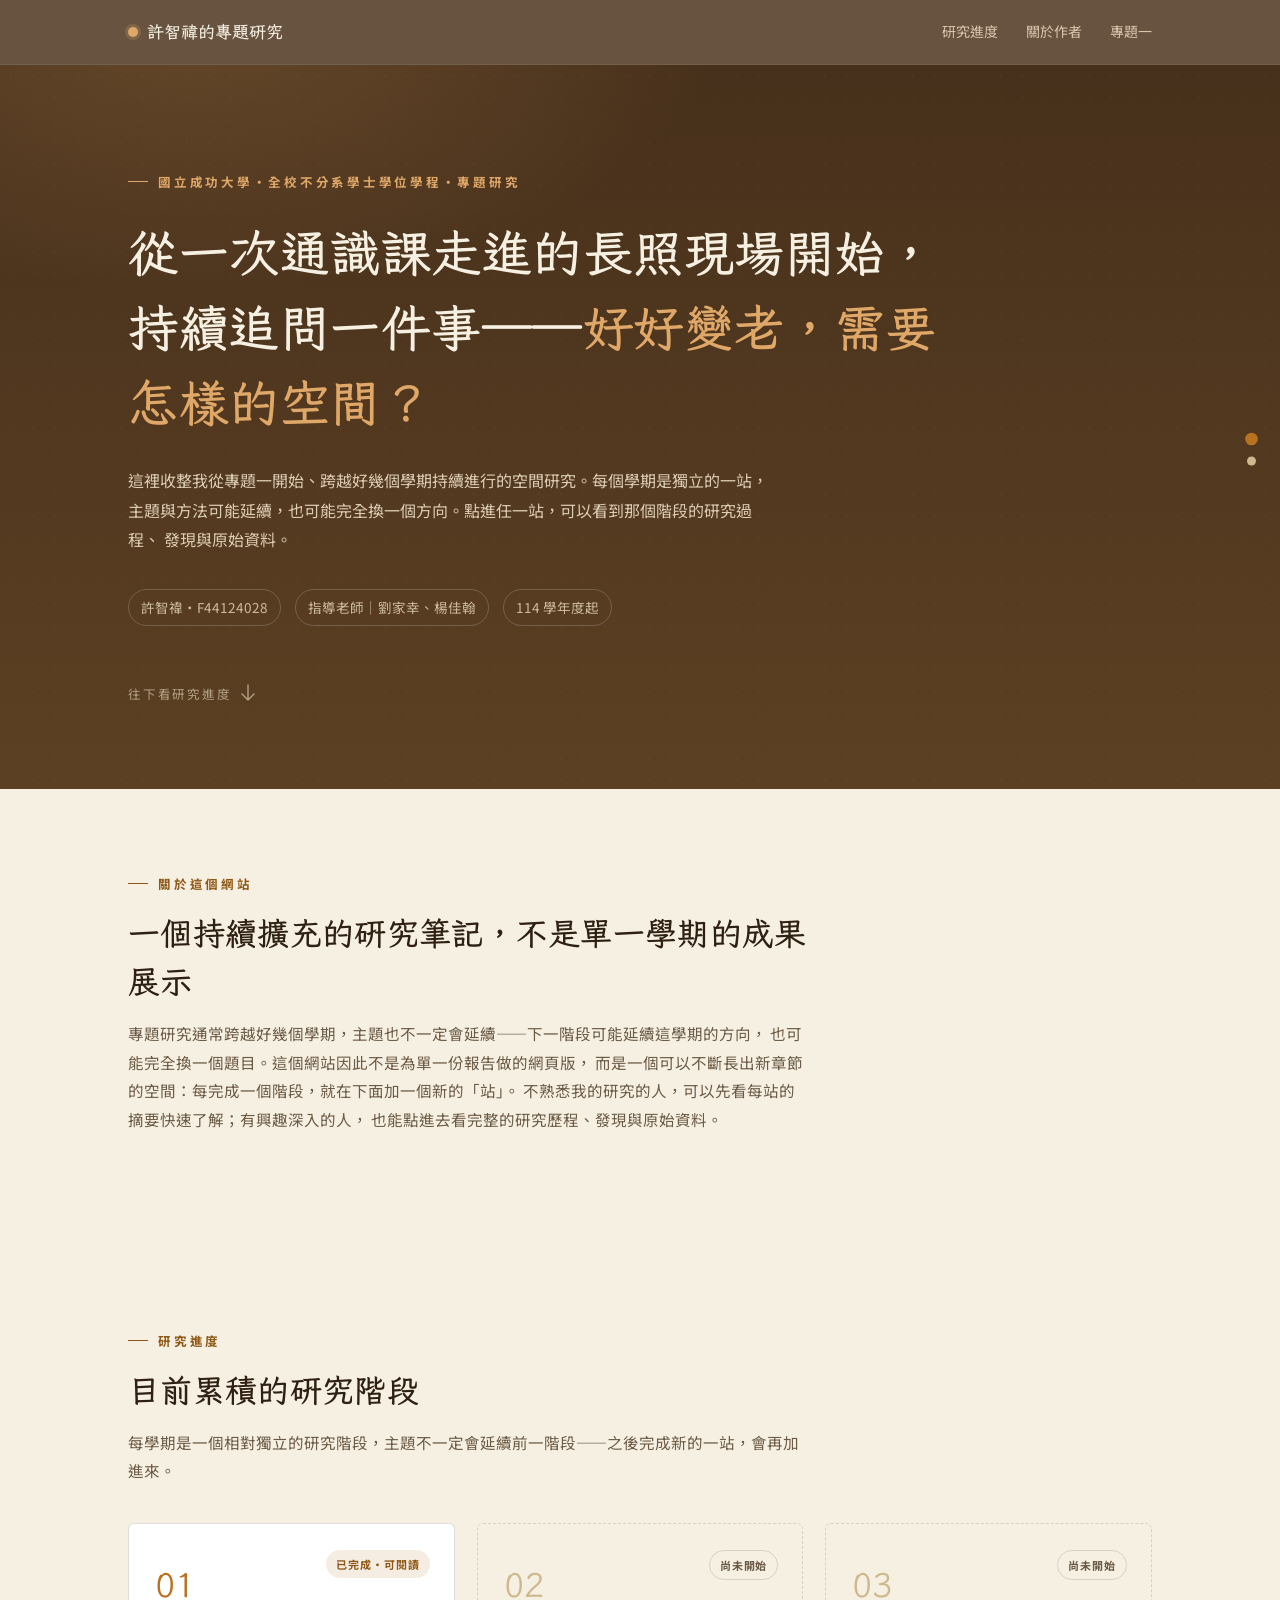
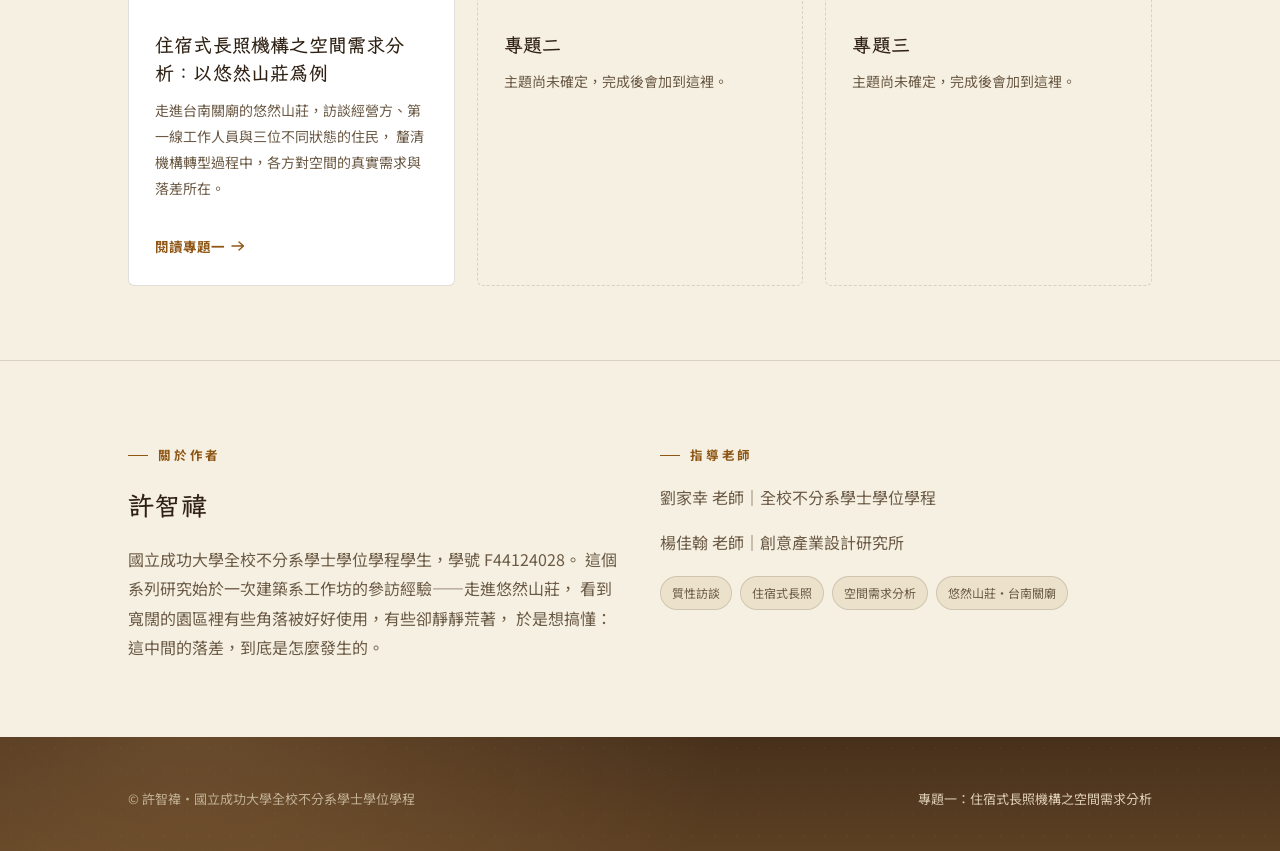
==== commit f1a2dc7e: "Add files via upload" ====
--- a/index.html
+++ b/index.html
@@ -10,13 +10,18 @@
 <body>
 
 <nav class="side-nav" aria-label="頁內導覽">
-  <a href="#projects">研究進度</a>
-  <a href="#about">關於作者</a>
+  <a href="#projects"><span class="tip">研究進度</span></a>
+  <a href="#about"><span class="tip">關於作者</span></a>
 </nav>
 
 <nav class="site-nav">
   <div class="wrap">
     <a href="index.html" class="brand"><span class="mark"></span>許智禕的專題研究</a>
+    <ul class="nav-links">
+      <li><a href="#projects">研究進度</a></li>
+      <li><a href="#about">關於作者</a></li>
+      <li><a href="projects/project-1.html">專題一</a></li>
+    </ul>
   </div>
 </nav>
 
--- a/assets/css/style.css
+++ b/assets/css/style.css
@@ -114,47 +114,37 @@
   box-shadow:0 0 0 3px rgba(224,168,104,0.22);
   flex:none;
 }
+.nav-links{ display:flex; gap:28px; list-style:none; margin:0; padding:0; font-size:14px; }
+.nav-links a{ text-decoration:none; color:#d8c6ac; padding:6px 0; border-bottom:1px solid transparent; transition:border-color .2s, color .2s; }
+.nav-links a:hover{ color:var(--clay-soft); border-color:var(--clay-soft); }
+@media (max-width:900px){
+  .nav-links{ display:none; }
+}
 @media (max-width:640px){
   .brand{ font-size:15px; }
 }
 
-/* ---------------------------- side scroll-spy nav (vertical text rail) ---------------------------- */
+/* ---------------------------- side scroll-spy nav (dots) ---------------------------- */
 .side-nav{
-  position:fixed; right:0; top:50%; transform:translateY(-50%);
-  display:block;
+  position:fixed; right:24px; top:50%; transform:translateY(-50%);
+  display:flex; flex-direction:column; gap:13px;
   z-index:45;
-  max-height:86vh; overflow-y:auto;
-  padding:16px 8px;
-  background:rgba(var(--paper-rgb),0.88);
-  backdrop-filter:blur(8px);
-  border:1px solid var(--stone-line);
-  border-right:none;
-  border-radius:8px 0 0 8px;
-  scrollbar-width:none;
-}
-.side-nav::-webkit-scrollbar{ display:none; }
+}
 .side-nav a{
-  writing-mode:vertical-rl;
-  text-orientation:mixed;
-  text-decoration:none;
-  font-size:13px;
-  font-weight:600;
-  letter-spacing:0.14em;
-  color:var(--ink-soft);
-  padding:9px 6px;
-  margin:0 auto 2px;
-  border-radius:4px;
-  white-space:nowrap;
-  display:block;
-  width:fit-content;
-  transition:color .2s ease, background .2s ease;
-}
-.side-nav a:last-child{ margin-bottom:0; }
-.side-nav a:hover{ color:var(--amber-dark); }
-.side-nav a.active{
-  color:var(--paper);
-  background:var(--amber-dark);
-}
+  width:9px; height:9px; border-radius:50%;
+  background:var(--stone);
+  display:block; position:relative;
+  transition:background .2s ease, transform .2s ease;
+}
+.side-nav a:hover, .side-nav a.active{ background:var(--amber); transform:scale(1.4); }
+.side-nav a .tip{
+  position:absolute; right:20px; top:50%; transform:translateY(-50%);
+  white-space:nowrap; font-size:12px; font-weight:600;
+  background:var(--coffee-900); color:var(--paper);
+  padding:5px 10px; border-radius:4px;
+  opacity:0; pointer-events:none; transition:opacity .2s ease;
+}
+.side-nav a:hover .tip{ opacity:1; }
 @media (max-width:900px){ .side-nav{ display:none; } }
 
 /* ---------------------------- hero / dark bands ---------------------------- */
@@ -185,11 +175,11 @@
 }
 .hero .wrap{ position:relative; z-index:1; }
 .hero-grid{
-  display:grid; grid-template-columns:1.3fr 1fr; gap:44px; align-items:center;
+  display:grid; grid-template-columns:1.7fr 0.85fr; gap:40px; align-items:center;
 }
 @media (max-width:860px){
   .hero-grid{ grid-template-columns:1fr; }
-  .hero-image{ order:2; max-width:320px; }
+  .hero-image{ order:2; max-width:280px; }
 }
 .hero h1{
   font-size:clamp(30px, 4.4vw, 50px);
@@ -264,8 +254,7 @@
 .path-node h4{ font-size:18px; margin-bottom:8px; }
 .path-node p{ font-size:14.8px; }
 
-.timeline-photo{ margin-top:48px; padding-left:34px; display:flex; flex-direction:column; align-items:flex-start; }
-@media (max-width:600px){ .timeline-photo{ padding-left:0; } }
+.timeline-photo{ margin-top:14px; display:flex; flex-direction:column; align-items:flex-end; }
 
 /* ---------------------------- cards ---------------------------- */
 .card-grid{
@@ -357,15 +346,15 @@
 .figure figcaption{ font-size:12.5px; color:var(--ink-soft); margin-top:8px; }
 
 .site-gallery{
-  display:grid; grid-template-columns:1fr 1fr; gap:14px;
+  display:grid; grid-template-columns:1fr 1fr 1fr; gap:14px;
   margin:30px 0;
 }
-@media (max-width:720px){ .site-gallery{ grid-template-columns:1fr; } }
+@media (max-width:760px){ .site-gallery{ grid-template-columns:1fr; } }
 .gallery-item{ display:flex; flex-direction:column; gap:9px; }
-.gallery-item.wide{ grid-column:1 / -1; }
 .gallery-caption{
   font-size:13px; font-weight:600; color:var(--ink-soft); margin:0;
 }
+.gallery-item .upload-slot.has-image{ cursor:zoom-in; }
 
 /* ---------------------------- people grid (interview subjects) ---------------------------- */
 .people-grid{
@@ -397,6 +386,8 @@
   width:100%; height:100%; object-fit:cover; display:none;
 }
 .upload-slot.has-image{ border-style:solid; background:none; }
+.upload-slot.frameless{ border:none; }
+.upload-slot.frameless.has-image{ border:none; }
 .upload-slot.has-image img{ display:block; }
 .upload-slot.has-image .upload-placeholder{ display:none; }
 .upload-placeholder{
